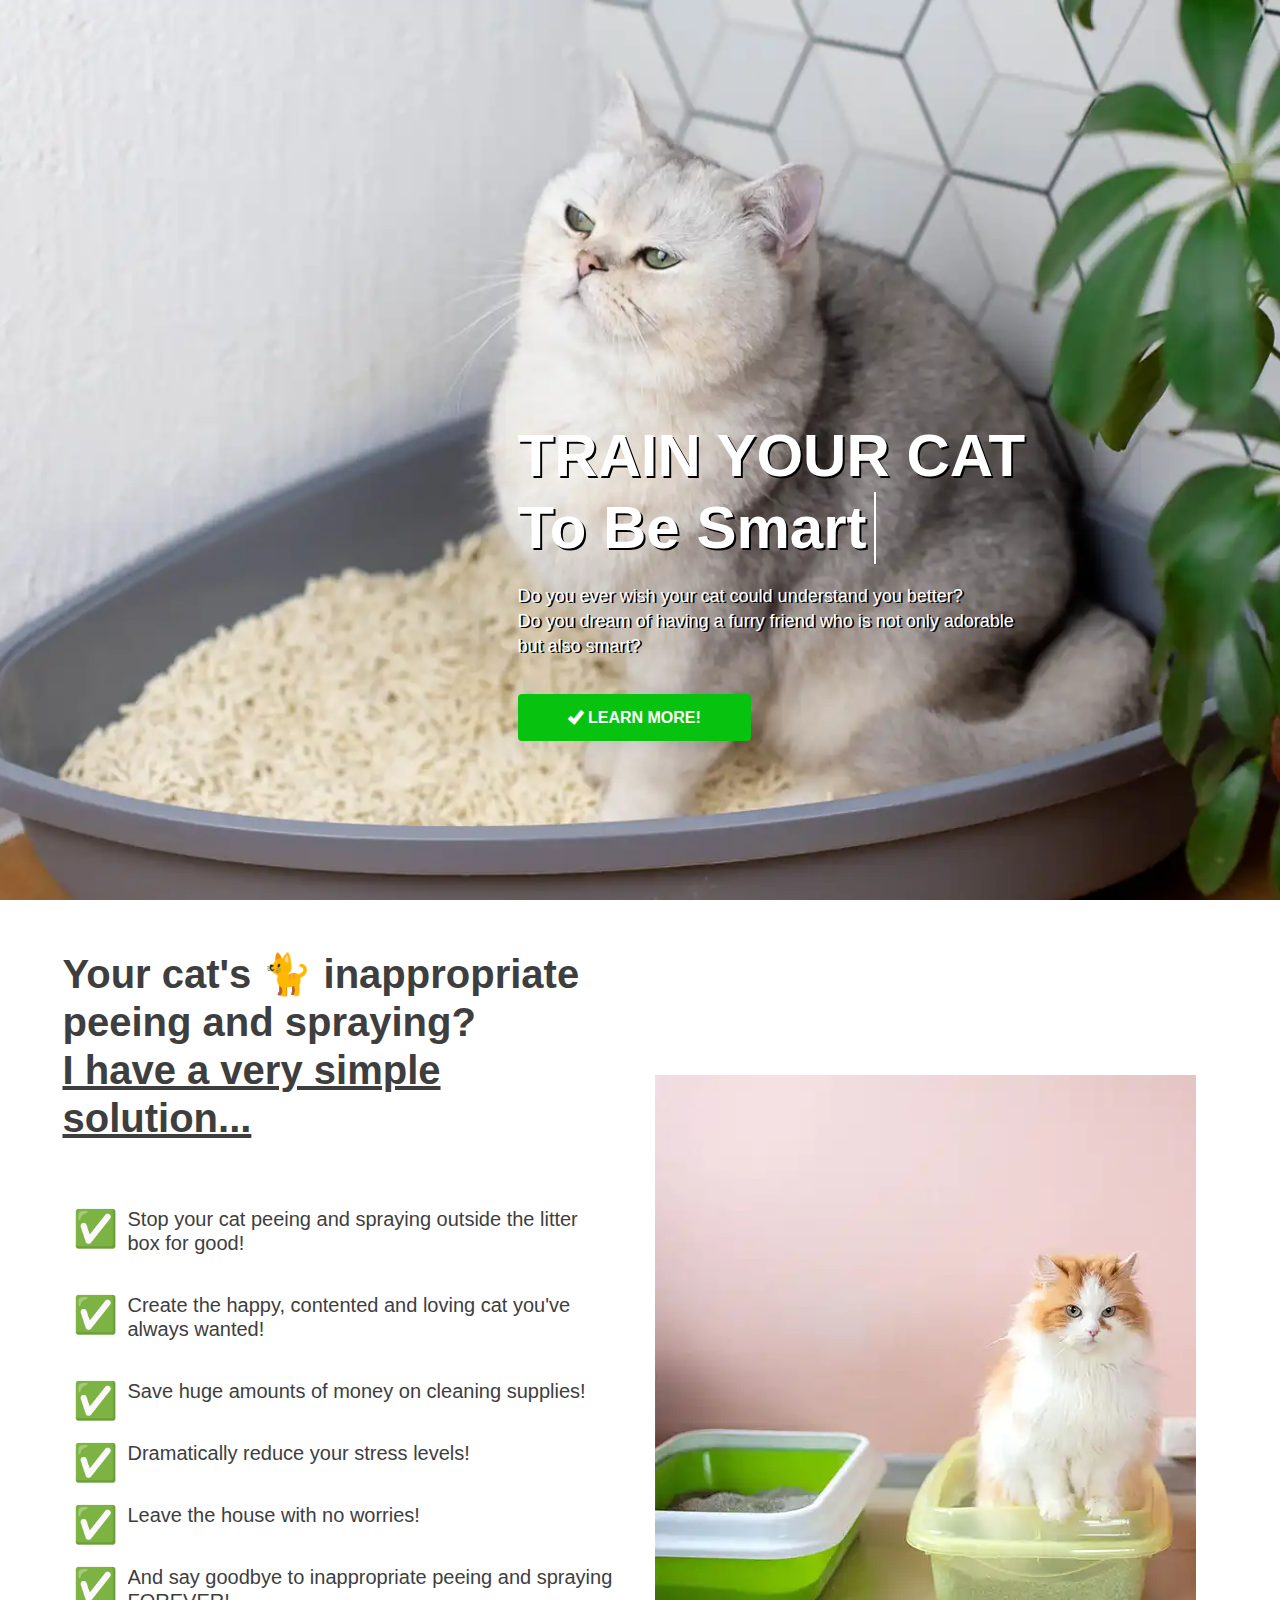
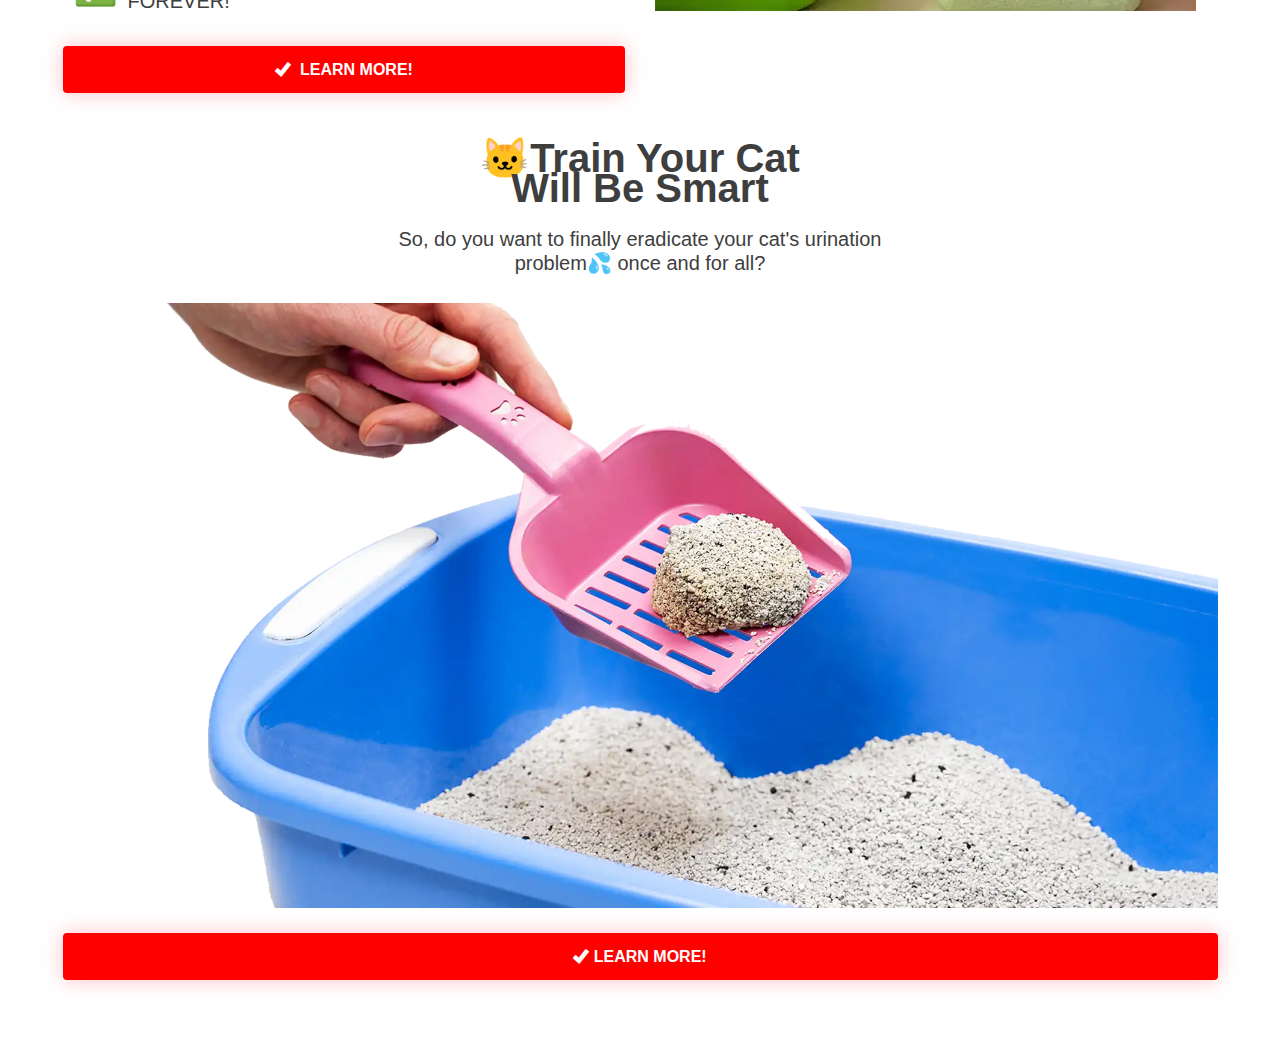
==== catspray/index.html @ 99739c6e "Update" ====
<!doctype html>
<html>

<head>
	<meta charset="utf-8">
	<meta http-equiv="x-ua-compatible" content="ie=edge">
	<title>Cat Spraying</title>
	<meta name="description" content="">
	<meta name="viewport" content="width=device-width, initial-scale=1">
	
	<!-- Place favicon.ico in the root directory -->

	<!-- all css here -->
	<link rel="stylesheet" href="css/bootstrap.min.css">
	<link rel="stylesheet" href="css/font-awesome.min.css">
	<link rel="stylesheet" href="css/icofont.css">
	
	<link rel="stylesheet" href="css/slick.css">
	<link rel="stylesheet" href="css/owl.carousel.css">
	
	<link rel="stylesheet" href="css/animated-headlines.css">
	<link rel="stylesheet" href="css/shortcode/shortcodes.css">
	<link rel="stylesheet" href="style.css">
	<link rel="stylesheet" href="css/responsive.css">
	<script src="js/vendor/modernizr-3.11.2.min.js"></script>
</head>

<body>
	<!-- hero area start -->
	<div class="hero-area slider-1" id="slider-area">
		<div class="slider">
			<div class="container">
				<div class="row">
					<div class="offset-lg-4 col-lg-8 col-md-9 offset-md-3">
						<div class="hero-text mr-ri-l">
							<h1 class="title2 cd-headline clip is-full-width">TRAIN YOUR CAT <br>
								<span class="cd-words-wrapper">
									<b class="is-visible"> To Be Smart</b>
									<b>To Be Good</b>
								</span>
							</h1>
							<p>Do you ever wish your cat could understand you better?<br>Do you dream of having a furry friend who is not only adorable but also smart? </p>
							<a class="hero-btn" target="_blank" href="https://05e74hx4rsquew42be6kz4aq9v.hop.clickbank.net">
								<i class="icofont icofont-ui-check"></i> Learn More!</a>
						</div>
					</div>
				</div>
			</div>
		</div>
	</div>
	<!-- hero area end -->
	
	<!-- About area start -->
	<section id="about" class="about-area pt-130">
		<div class="container">
			<div class="row">
				<div class="col-md-6">
					<div class="about-content">
						<h2>Your cat's 🐈 inappropriate peeing and spraying?<br><u>I have a very simple solution...</u></h2>
						<div class="single-service">
							<div class="service-icon">
								<h2>✅</h2>
							</div>
							<div class="service-content">
								<h4>Stop your cat peeing and spraying outside the litter box for good!</h4>
							</div>
						</div>
						<div class="single-service">
							<div class="service-icon">
								<h2>✅</h2>
							</div>
							<div class="service-content">
								<h4>Create the happy, contented and loving cat you've always wanted!</h4>
							</div>
						</div>
						<div class="single-service">
							<div class="service-icon">
								<h2>✅</h2>
							</div>
							<div class="service-content">
								<h4>Save huge amounts of money on cleaning supplies!</h4>
							</div>
						</div>
						<div class="single-service">
							<div class="service-icon">
								<h2>✅</h2>
							</div>
							<div class="service-content">
								<h4>Dramatically reduce your stress levels!</h4>
							</div>
						</div>
						<div class="single-service">
							<div class="service-icon">
								<h2>✅</h2>
							</div>
							<div class="service-content">
								<h4>Leave the house with no worries!</h4>
							</div>
						</div>
						<div class="single-service">
							<div class="service-icon">
								<h2>✅</h2>
							</div>
							<div class="service-content">
								<h4><b>And say goodbye to inappropriate peeing and spraying FOREVER!</b></h4>
							</div>
						</div>
						

						<a class="hero-btn" target="_blank" href="https://05e74hx4rsquew42be6kz4aq9v.hop.clickbank.net">
							<i class="icofont icofont-ui-check"></i> Learn More!</a>

					</div>
				</div>
				<div class="col-md-6 pt-125">
					<div class="about-img">
						<img src="img/slider/2.webp" alt="" />
					</div>
				</div>
			</div>
		</div>
	</section>
	<!-- About area End -->
	
	<!-- Feature area start -->
	<section id="features" class="feature-area pt-50 pb-50">
		<div class="container">
			<div class="row">
				<div class="col-12">
					<div class="section-heading pb-20 text-center">
						<h2>🐱Train Your Cat<br>will Be Smart</h2>
						<h4>So, do you want to finally eradicate your cat's urination problem💦 once and for all?</h4>
					</div>
					<div class="about-img">
						<img src="img/slider/3.webp" alt="" />
					</div>
					<a class="clikbtn" target="_blank" href="https://05e74hx4rsquew42be6kz4aq9v.hop.clickbank.net">
						<i class="icofont icofont-ui-check"></i> Learn More!</a>
						<br><br>
				</div>
			</div>
			
			
		</div>
	</section>
	<!-- Feature feature area end -->

	<!-- all js here -->
	<script src="js/vendor/jquery-3.6.0.min.js"></script>
	<script src="js/vendor/jquery-migrate-3.3.2.min.js"></script>
	<script src="js/bootstrap.bundle.min.js"></script>
	<script src="js/owl.carousel.min.js"></script>
	<script src="js/slick.min.js"></script>
	<script src="js/jquery.ajaxchimp.min.js"></script>
	<script src="js/plugins.js"></script>
	<script src="js/main.js"></script>
</body>

</html>
---- catspray/css/animated-headlines.css ----
/* -------------------------------- 

Primary style

-------------------------------- */
*, *::after, *::before {
  -webkit-box-sizing: border-box;
  -moz-box-sizing: border-box;
  box-sizing: border-box;
}
.cd-title {
  position: relative;
  height: 160px;
  line-height: 230px;
  text-align: center;
}
.cd-title h1 {
  font-size: 2.4rem;
  font-weight: 700;
}
@media only screen and (min-width: 768px) {
  .cd-title {
    line-height: 250px;
  }
}
@media only screen and (min-width: 1170px) {
  .cd-title {
    height: 200px;
    line-height: 300px;
  }
  .cd-title h1 {
    font-size: 3rem;
  }
}

.cd-intro {
  width: 90%;
  max-width: 768px;
  text-align: center;
}

.cd-intro {
  margin: 4em auto;
}
@media only screen and (min-width: 768px) {
  .cd-intro {
    margin: 5em auto;
  }
}
@media only screen and (min-width: 1170px) {
  .cd-intro {
    margin: 6em auto;
  }
}

/* .cd-headline {
  font-size: 3rem;
  line-height: 1.2;
} */
/* @media only screen and (min-width: 768px) {
  .cd-headline {
    font-size: 4.4rem;
    font-weight: 300;
  }
}
@media only screen and (min-width: 1170px) {
  .cd-headline {
    font-size: 6rem;
  }
} */

.cd-words-wrapper {
  display: inline-block;
  position: relative;
  text-align: left;
}
.cd-words-wrapper b {
  display: inline-block;
  position: absolute;
  white-space: nowrap;
  left: 0;
  top: 0;
}
.cd-words-wrapper b.is-visible {
  position: relative;
}
.no-js .cd-words-wrapper b {
  opacity: 0;
}
.no-js .cd-words-wrapper b.is-visible {
  opacity: 1;
}

/* -------------------------------- 

xrotate-1 

-------------------------------- */
.cd-headline.rotate-1 .cd-words-wrapper {
  -webkit-perspective: 300px;
  -moz-perspective: 300px;
  perspective: 300px;
}
.cd-headline.rotate-1 b {
  opacity: 0;
  -webkit-transform-origin: 50% 100%;
  -moz-transform-origin: 50% 100%;
  -ms-transform-origin: 50% 100%;
  -o-transform-origin: 50% 100%;
  transform-origin: 50% 100%;
  -webkit-transform: rotateX(180deg);
  -moz-transform: rotateX(180deg);
  -ms-transform: rotateX(180deg);
  -o-transform: rotateX(180deg);
  transform: rotateX(180deg);
}
.cd-headline.rotate-1 b.is-visible {
  opacity: 1;
  -webkit-transform: rotateX(0deg);
  -moz-transform: rotateX(0deg);
  -ms-transform: rotateX(0deg);
  -o-transform: rotateX(0deg);
  transform: rotateX(0deg);
  -webkit-animation: cd-rotate-1-in 1.2s;
  -moz-animation: cd-rotate-1-in 1.2s;
  animation: cd-rotate-1-in 1.2s;
}
.cd-headline.rotate-1 b.is-hidden {
  -webkit-transform: rotateX(180deg);
  -moz-transform: rotateX(180deg);
  -ms-transform: rotateX(180deg);
  -o-transform: rotateX(180deg);
  transform: rotateX(180deg);
  -webkit-animation: cd-rotate-1-out 1.2s;
  -moz-animation: cd-rotate-1-out 1.2s;
  animation: cd-rotate-1-out 1.2s;
}

@-webkit-keyframes cd-rotate-1-in {
  0% {
    -webkit-transform: rotateX(180deg);
    opacity: 0;
  }
  35% {
    -webkit-transform: rotateX(120deg);
    opacity: 0;
  }
  65% {
    opacity: 0;
  }
  100% {
    -webkit-transform: rotateX(360deg);
    opacity: 1;
  }
}
@-moz-keyframes cd-rotate-1-in {
  0% {
    -moz-transform: rotateX(180deg);
    opacity: 0;
  }
  35% {
    -moz-transform: rotateX(120deg);
    opacity: 0;
  }
  65% {
    opacity: 0;
  }
  100% {
    -moz-transform: rotateX(360deg);
    opacity: 1;
  }
}
@keyframes cd-rotate-1-in {
  0% {
    -webkit-transform: rotateX(180deg);
    -moz-transform: rotateX(180deg);
    -ms-transform: rotateX(180deg);
    -o-transform: rotateX(180deg);
    transform: rotateX(180deg);
    opacity: 0;
  }
  35% {
    -webkit-transform: rotateX(120deg);
    -moz-transform: rotateX(120deg);
    -ms-transform: rotateX(120deg);
    -o-transform: rotateX(120deg);
    transform: rotateX(120deg);
    opacity: 0;
  }
  65% {
    opacity: 0;
  }
  100% {
    -webkit-transform: rotateX(360deg);
    -moz-transform: rotateX(360deg);
    -ms-transform: rotateX(360deg);
    -o-transform: rotateX(360deg);
    transform: rotateX(360deg);
    opacity: 1;
  }
}
@-webkit-keyframes cd-rotate-1-out {
  0% {
    -webkit-transform: rotateX(0deg);
    opacity: 1;
  }
  35% {
    -webkit-transform: rotateX(-40deg);
    opacity: 1;
  }
  65% {
    opacity: 0;
  }
  100% {
    -webkit-transform: rotateX(180deg);
    opacity: 0;
  }
}
@-moz-keyframes cd-rotate-1-out {
  0% {
    -moz-transform: rotateX(0deg);
    opacity: 1;
  }
  35% {
    -moz-transform: rotateX(-40deg);
    opacity: 1;
  }
  65% {
    opacity: 0;
  }
  100% {
    -moz-transform: rotateX(180deg);
    opacity: 0;
  }
}
@keyframes cd-rotate-1-out {
  0% {
    -webkit-transform: rotateX(0deg);
    -moz-transform: rotateX(0deg);
    -ms-transform: rotateX(0deg);
    -o-transform: rotateX(0deg);
    transform: rotateX(0deg);
    opacity: 1;
  }
  35% {
    -webkit-transform: rotateX(-40deg);
    -moz-transform: rotateX(-40deg);
    -ms-transform: rotateX(-40deg);
    -o-transform: rotateX(-40deg);
    transform: rotateX(-40deg);
    opacity: 1;
  }
  65% {
    opacity: 0;
  }
  100% {
    -webkit-transform: rotateX(180deg);
    -moz-transform: rotateX(180deg);
    -ms-transform: rotateX(180deg);
    -o-transform: rotateX(180deg);
    transform: rotateX(180deg);
    opacity: 0;
  }
}
/* -------------------------------- 

xtype 

-------------------------------- */
.cd-headline.type .cd-words-wrapper {
  vertical-align: top;
  overflow: hidden;
}
.cd-headline.type .cd-words-wrapper::after {
  /* vertical bar */
  content: '';
  position: absolute;
  right: 0;
  top: 50%;
  bottom: auto;
  -webkit-transform: translateY(-50%);
  -moz-transform: translateY(-50%);
  -ms-transform: translateY(-50%);
  -o-transform: translateY(-50%);
  transform: translateY(-50%);
  height: 90%;
  width: 1px;
  background-color: #fff;
}
.cd-headline.type .cd-words-wrapper.waiting::after {
  -webkit-animation: cd-pulse 1s infinite;
  -moz-animation: cd-pulse 1s infinite;
  animation: cd-pulse 1s infinite;
}
.cd-headline.type .cd-words-wrapper.selected {
  background-color: #aebcb9;
}
.cd-headline.type .cd-words-wrapper.selected::after {
  visibility: hidden;
}
.cd-headline.type .cd-words-wrapper.selected b {
  color: #0d0d0d;
}
.cd-headline.type b {
  visibility: hidden;
}
.cd-headline.type b.is-visible {
  visibility: visible;
}
.cd-headline.type i {
  position: absolute;
  visibility: hidden;
}
.cd-headline.type i.in {
  position: relative;
  visibility: visible;
}

@-webkit-keyframes cd-pulse {
  0% {
    -webkit-transform: translateY(-50%) scale(1);
    opacity: 1;
  }
  40% {
    -webkit-transform: translateY(-50%) scale(0.9);
    opacity: 0;
  }
  100% {
    -webkit-transform: translateY(-50%) scale(0);
    opacity: 0;
  }
}
@-moz-keyframes cd-pulse {
  0% {
    -moz-transform: translateY(-50%) scale(1);
    opacity: 1;
  }
  40% {
    -moz-transform: translateY(-50%) scale(0.9);
    opacity: 0;
  }
  100% {
    -moz-transform: translateY(-50%) scale(0);
    opacity: 0;
  }
}
@keyframes cd-pulse {
  0% {
    -webkit-transform: translateY(-50%) scale(1);
    -moz-transform: translateY(-50%) scale(1);
    -ms-transform: translateY(-50%) scale(1);
    -o-transform: translateY(-50%) scale(1);
    transform: translateY(-50%) scale(1);
    opacity: 1;
  }
  40% {
    -webkit-transform: translateY(-50%) scale(0.9);
    -moz-transform: translateY(-50%) scale(0.9);
    -ms-transform: translateY(-50%) scale(0.9);
    -o-transform: translateY(-50%) scale(0.9);
    transform: translateY(-50%) scale(0.9);
    opacity: 0;
  }
  100% {
    -webkit-transform: translateY(-50%) scale(0);
    -moz-transform: translateY(-50%) scale(0);
    -ms-transform: translateY(-50%) scale(0);
    -o-transform: translateY(-50%) scale(0);
    transform: translateY(-50%) scale(0);
    opacity: 0;
  }
}
/* -------------------------------- 

xrotate-2 

-------------------------------- */
.cd-headline.rotate-2 .cd-words-wrapper {
  -webkit-perspective: 300px;
  -moz-perspective: 300px;
  perspective: 300px;
}
.cd-headline.rotate-2 i, .cd-headline.rotate-2 em {
  display: inline-block;
  -webkit-backface-visibility: hidden;
  backface-visibility: hidden;
}
.cd-headline.rotate-2 b {
  opacity: 0;
}
.cd-headline.rotate-2 i {
  -webkit-transform-style: preserve-3d;
  -moz-transform-style: preserve-3d;
  -ms-transform-style: preserve-3d;
  -o-transform-style: preserve-3d;
  transform-style: preserve-3d;
  -webkit-transform: translateZ(-20px) rotateX(90deg);
  -moz-transform: translateZ(-20px) rotateX(90deg);
  -ms-transform: translateZ(-20px) rotateX(90deg);
  -o-transform: translateZ(-20px) rotateX(90deg);
  transform: translateZ(-20px) rotateX(90deg);
  opacity: 0;
}
.is-visible .cd-headline.rotate-2 i {
  opacity: 1;
}
.cd-headline.rotate-2 i.in {
  -webkit-animation: cd-rotate-2-in 0.4s forwards;
  -moz-animation: cd-rotate-2-in 0.4s forwards;
  animation: cd-rotate-2-in 0.4s forwards;
}
.cd-headline.rotate-2 i.out {
  -webkit-animation: cd-rotate-2-out 0.4s forwards;
  -moz-animation: cd-rotate-2-out 0.4s forwards;
  animation: cd-rotate-2-out 0.4s forwards;
}
.cd-headline.rotate-2 em {
  -webkit-transform: translateZ(20px);
  -moz-transform: translateZ(20px);
  -ms-transform: translateZ(20px);
  -o-transform: translateZ(20px);
  transform: translateZ(20px);
}

.no-csstransitions .cd-headline.rotate-2 i {
  -webkit-transform: rotateX(0deg);
  -moz-transform: rotateX(0deg);
  -ms-transform: rotateX(0deg);
  -o-transform: rotateX(0deg);
  transform: rotateX(0deg);
  opacity: 0;
}
.no-csstransitions .cd-headline.rotate-2 i em {
  -webkit-transform: scale(1);
  -moz-transform: scale(1);
  -ms-transform: scale(1);
  -o-transform: scale(1);
  transform: scale(1);
}

.no-csstransitions .cd-headline.rotate-2 .is-visible i {
  opacity: 1;
}

@-webkit-keyframes cd-rotate-2-in {
  0% {
    opacity: 0;
    -webkit-transform: translateZ(-20px) rotateX(90deg);
  }
  60% {
    opacity: 1;
    -webkit-transform: translateZ(-20px) rotateX(-10deg);
  }
  100% {
    opacity: 1;
    -webkit-transform: translateZ(-20px) rotateX(0deg);
  }
}
@-moz-keyframes cd-rotate-2-in {
  0% {
    opacity: 0;
    -moz-transform: translateZ(-20px) rotateX(90deg);
  }
  60% {
    opacity: 1;
    -moz-transform: translateZ(-20px) rotateX(-10deg);
  }
  100% {
    opacity: 1;
    -moz-transform: translateZ(-20px) rotateX(0deg);
  }
}
@keyframes cd-rotate-2-in {
  0% {
    opacity: 0;
    -webkit-transform: translateZ(-20px) rotateX(90deg);
    -moz-transform: translateZ(-20px) rotateX(90deg);
    -ms-transform: translateZ(-20px) rotateX(90deg);
    -o-transform: translateZ(-20px) rotateX(90deg);
    transform: translateZ(-20px) rotateX(90deg);
  }
  60% {
    opacity: 1;
    -webkit-transform: translateZ(-20px) rotateX(-10deg);
    -moz-transform: translateZ(-20px) rotateX(-10deg);
    -ms-transform: translateZ(-20px) rotateX(-10deg);
    -o-transform: translateZ(-20px) rotateX(-10deg);
    transform: translateZ(-20px) rotateX(-10deg);
  }
  100% {
    opacity: 1;
    -webkit-transform: translateZ(-20px) rotateX(0deg);
    -moz-transform: translateZ(-20px) rotateX(0deg);
    -ms-transform: translateZ(-20px) rotateX(0deg);
    -o-transform: translateZ(-20px) rotateX(0deg);
    transform: translateZ(-20px) rotateX(0deg);
  }
}
@-webkit-keyframes cd-rotate-2-out {
  0% {
    opacity: 1;
    -webkit-transform: translateZ(-20px) rotateX(0);
  }
  60% {
    opacity: 0;
    -webkit-transform: translateZ(-20px) rotateX(-100deg);
  }
  100% {
    opacity: 0;
    -webkit-transform: translateZ(-20px) rotateX(-90deg);
  }
}
@-moz-keyframes cd-rotate-2-out {
  0% {
    opacity: 1;
    -moz-transform: translateZ(-20px) rotateX(0);
  }
  60% {
    opacity: 0;
    -moz-transform: translateZ(-20px) rotateX(-100deg);
  }
  100% {
    opacity: 0;
    -moz-transform: translateZ(-20px) rotateX(-90deg);
  }
}
@keyframes cd-rotate-2-out {
  0% {
    opacity: 1;
    -webkit-transform: translateZ(-20px) rotateX(0);
    -moz-transform: translateZ(-20px) rotateX(0);
    -ms-transform: translateZ(-20px) rotateX(0);
    -o-transform: translateZ(-20px) rotateX(0);
    transform: translateZ(-20px) rotateX(0);
  }
  60% {
    opacity: 0;
    -webkit-transform: translateZ(-20px) rotateX(-100deg);
    -moz-transform: translateZ(-20px) rotateX(-100deg);
    -ms-transform: translateZ(-20px) rotateX(-100deg);
    -o-transform: translateZ(-20px) rotateX(-100deg);
    transform: translateZ(-20px) rotateX(-100deg);
  }
  100% {
    opacity: 0;
    -webkit-transform: translateZ(-20px) rotateX(-90deg);
    -moz-transform: translateZ(-20px) rotateX(-90deg);
    -ms-transform: translateZ(-20px) rotateX(-90deg);
    -o-transform: translateZ(-20px) rotateX(-90deg);
    transform: translateZ(-20px) rotateX(-90deg);
  }
}
/* -------------------------------- 

xloading-bar 

-------------------------------- */
.cd-headline.loading-bar span {
  display: inline-block;
  padding: .2em 0;
}
.cd-headline.loading-bar .cd-words-wrapper {
  overflow: hidden;
  vertical-align: top;
}
.cd-headline.loading-bar .cd-words-wrapper::after {
  /* loading bar */
  content: '';
  position: absolute;
  left: 0;
  bottom: 0;
  height: 3px;
  width: 0;
  background: #fff;
  z-index: 2;
  -webkit-transition: width 0.3s -0.1s;
  -moz-transition: width 0.3s -0.1s;
  transition: width 0.3s -0.1s;
}
.cd-headline.loading-bar .cd-words-wrapper.is-loading::after {
  width: 100%;
  -webkit-transition: width 3s;
  -moz-transition: width 3s;
  transition: width 3s;
}
.cd-headline.loading-bar b {
  top: 10px;
  opacity: 0;
  -webkit-transition: opacity 0.3s;
  -moz-transition: opacity 0.3s;
  transition: opacity 0.3s;
}
.cd-headline.loading-bar b.is-visible {
  opacity: 1;
  top: 0;
}

/* -------------------------------- 

xslide 

-------------------------------- */
.cd-headline.slide span {
  display: inline-block;
  padding: .2em 0;
}
.cd-headline.slide .cd-words-wrapper {
  overflow: hidden;
  vertical-align: top;
}
.cd-headline.slide b {
  opacity: 0;
  top: .2em;
}
.cd-headline.slide b.is-visible {
  top: 0;
  opacity: 1;
  -webkit-animation: slide-in 0.6s;
  -moz-animation: slide-in 0.6s;
  animation: slide-in 0.6s;
}
.cd-headline.slide b.is-hidden {
  -webkit-animation: slide-out 0.6s;
  -moz-animation: slide-out 0.6s;
  animation: slide-out 0.6s;
}

@-webkit-keyframes slide-in {
  0% {
    opacity: 0;
    -webkit-transform: translateY(-100%);
  }
  60% {
    opacity: 1;
    -webkit-transform: translateY(20%);
  }
  100% {
    opacity: 1;
    -webkit-transform: translateY(0);
  }
}
@-moz-keyframes slide-in {
  0% {
    opacity: 0;
    -moz-transform: translateY(-100%);
  }
  60% {
    opacity: 1;
    -moz-transform: translateY(20%);
  }
  100% {
    opacity: 1;
    -moz-transform: translateY(0);
  }
}
@keyframes slide-in {
  0% {
    opacity: 0;
    -webkit-transform: translateY(-100%);
    -moz-transform: translateY(-100%);
    -ms-transform: translateY(-100%);
    -o-transform: translateY(-100%);
    transform: translateY(-100%);
  }
  60% {
    opacity: 1;
    -webkit-transform: translateY(20%);
    -moz-transform: translateY(20%);
    -ms-transform: translateY(20%);
    -o-transform: translateY(20%);
    transform: translateY(20%);
  }
  100% {
    opacity: 1;
    -webkit-transform: translateY(0);
    -moz-transform: translateY(0);
    -ms-transform: translateY(0);
    -o-transform: translateY(0);
    transform: translateY(0);
  }
}
@-webkit-keyframes slide-out {
  0% {
    opacity: 1;
    -webkit-transform: translateY(0);
  }
  60% {
    opacity: 0;
    -webkit-transform: translateY(120%);
  }
  100% {
    opacity: 0;
    -webkit-transform: translateY(100%);
  }
}
@-moz-keyframes slide-out {
  0% {
    opacity: 1;
    -moz-transform: translateY(0);
  }
  60% {
    opacity: 0;
    -moz-transform: translateY(120%);
  }
  100% {
    opacity: 0;
    -moz-transform: translateY(100%);
  }
}
@keyframes slide-out {
  0% {
    opacity: 1;
    -webkit-transform: translateY(0);
    -moz-transform: translateY(0);
    -ms-transform: translateY(0);
    -o-transform: translateY(0);
    transform: translateY(0);
  }
  60% {
    opacity: 0;
    -webkit-transform: translateY(120%);
    -moz-transform: translateY(120%);
    -ms-transform: translateY(120%);
    -o-transform: translateY(120%);
    transform: translateY(120%);
  }
  100% {
    opacity: 0;
    -webkit-transform: translateY(100%);
    -moz-transform: translateY(100%);
    -ms-transform: translateY(100%);
    -o-transform: translateY(100%);
    transform: translateY(100%);
  }
}
/* -------------------------------- 

xclip 

-------------------------------- */
.cd-headline.clip span {

}
.cd-headline.clip .cd-words-wrapper {
  overflow: hidden;
  vertical-align: top;
}
.cd-headline.clip .cd-words-wrapper::after {
  /* line */
  content: '';
  position: absolute;
  top: 0;
  right: 0;
  width: 2px;
  height: 100%;
  background-color: #fff;
}
.cd-headline.clip b {
  opacity: 0;
}
.cd-headline.clip b.is-visible {
  opacity: 1;
}

/* -------------------------------- 

xzoom 

-------------------------------- */
.cd-headline.zoom .cd-words-wrapper {
  -webkit-perspective: 300px;
  -moz-perspective: 300px;
  perspective: 300px;
}
.cd-headline.zoom b {
  opacity: 0;
}
.cd-headline.zoom b.is-visible {
  opacity: 1;
  -webkit-animation: zoom-in 0.8s;
  -moz-animation: zoom-in 0.8s;
  animation: zoom-in 0.8s;
}
.cd-headline.zoom b.is-hidden {
  -webkit-animation: zoom-out 0.8s;
  -moz-animation: zoom-out 0.8s;
  animation: zoom-out 0.8s;
}

@-webkit-keyframes zoom-in {
  0% {
    opacity: 0;
    -webkit-transform: translateZ(100px);
  }
  100% {
    opacity: 1;
    -webkit-transform: translateZ(0);
  }
}
@-moz-keyframes zoom-in {
  0% {
    opacity: 0;
    -moz-transform: translateZ(100px);
  }
  100% {
    opacity: 1;
    -moz-transform: translateZ(0);
  }
}
@keyframes zoom-in {
  0% {
    opacity: 0;
    -webkit-transform: translateZ(100px);
    -moz-transform: translateZ(100px);
    -ms-transform: translateZ(100px);
    -o-transform: translateZ(100px);
    transform: translateZ(100px);
  }
  100% {
    opacity: 1;
    -webkit-transform: translateZ(0);
    -moz-transform: translateZ(0);
    -ms-transform: translateZ(0);
    -o-transform: translateZ(0);
    transform: translateZ(0);
  }
}
@-webkit-keyframes zoom-out {
  0% {
    opacity: 1;
    -webkit-transform: translateZ(0);
  }
  100% {
    opacity: 0;
    -webkit-transform: translateZ(-100px);
  }
}
@-moz-keyframes zoom-out {
  0% {
    opacity: 1;
    -moz-transform: translateZ(0);
  }
  100% {
    opacity: 0;
    -moz-transform: translateZ(-100px);
  }
}
@keyframes zoom-out {
  0% {
    opacity: 1;
    -webkit-transform: translateZ(0);
    -moz-transform: translateZ(0);
    -ms-transform: translateZ(0);
    -o-transform: translateZ(0);
    transform: translateZ(0);
  }
  100% {
    opacity: 0;
    -webkit-transform: translateZ(-100px);
    -moz-transform: translateZ(-100px);
    -ms-transform: translateZ(-100px);
    -o-transform: translateZ(-100px);
    transform: translateZ(-100px);
  }
}
/* -------------------------------- 

xrotate-3 

-------------------------------- */
.cd-headline.rotate-3 .cd-words-wrapper {
  -webkit-perspective: 300px;
  -moz-perspective: 300px;
  perspective: 300px;
}
.cd-headline.rotate-3 b {
  opacity: 0;
}
.cd-headline.rotate-3 i {
  display: inline-block;
  -webkit-transform: rotateY(180deg);
  -moz-transform: rotateY(180deg);
  -ms-transform: rotateY(180deg);
  -o-transform: rotateY(180deg);
  transform: rotateY(180deg);
  -webkit-backface-visibility: hidden;
  backface-visibility: hidden;
}
.is-visible .cd-headline.rotate-3 i {
  -webkit-transform: rotateY(0deg);
  -moz-transform: rotateY(0deg);
  -ms-transform: rotateY(0deg);
  -o-transform: rotateY(0deg);
  transform: rotateY(0deg);
}
.cd-headline.rotate-3 i.in {
  -webkit-animation: cd-rotate-3-in 0.6s forwards;
  -moz-animation: cd-rotate-3-in 0.6s forwards;
  animation: cd-rotate-3-in 0.6s forwards;
}
.cd-headline.rotate-3 i.out {
  -webkit-animation: cd-rotate-3-out 0.6s forwards;
  -moz-animation: cd-rotate-3-out 0.6s forwards;
  animation: cd-rotate-3-out 0.6s forwards;
}

.no-csstransitions .cd-headline.rotate-3 i {
  -webkit-transform: rotateY(0deg);
  -moz-transform: rotateY(0deg);
  -ms-transform: rotateY(0deg);
  -o-transform: rotateY(0deg);
  transform: rotateY(0deg);
  opacity: 0;
}

.no-csstransitions .cd-headline.rotate-3 .is-visible i {
  opacity: 1;
}

@-webkit-keyframes cd-rotate-3-in {
  0% {
    -webkit-transform: rotateY(180deg);
  }
  100% {
    -webkit-transform: rotateY(0deg);
  }
}
@-moz-keyframes cd-rotate-3-in {
  0% {
    -moz-transform: rotateY(180deg);
  }
  100% {
    -moz-transform: rotateY(0deg);
  }
}
@keyframes cd-rotate-3-in {
  0% {
    -webkit-transform: rotateY(180deg);
    -moz-transform: rotateY(180deg);
    -ms-transform: rotateY(180deg);
    -o-transform: rotateY(180deg);
    transform: rotateY(180deg);
  }
  100% {
    -webkit-transform: rotateY(0deg);
    -moz-transform: rotateY(0deg);
    -ms-transform: rotateY(0deg);
    -o-transform: rotateY(0deg);
    transform: rotateY(0deg);
  }
}
@-webkit-keyframes cd-rotate-3-out {
  0% {
    -webkit-transform: rotateY(0);
  }
  100% {
    -webkit-transform: rotateY(-180deg);
  }
}
@-moz-keyframes cd-rotate-3-out {
  0% {
    -moz-transform: rotateY(0);
  }
  100% {
    -moz-transform: rotateY(-180deg);
  }
}
@keyframes cd-rotate-3-out {
  0% {
    -webkit-transform: rotateY(0);
    -moz-transform: rotateY(0);
    -ms-transform: rotateY(0);
    -o-transform: rotateY(0);
    transform: rotateY(0);
  }
  100% {
    -webkit-transform: rotateY(-180deg);
    -moz-transform: rotateY(-180deg);
    -ms-transform: rotateY(-180deg);
    -o-transform: rotateY(-180deg);
    transform: rotateY(-180deg);
  }
}
/* -------------------------------- 

xscale 

-------------------------------- */
.cd-headline.scale b {
  opacity: 0;
}
.cd-headline.scale i {
  display: inline-block;
  opacity: 0;
  -webkit-transform: scale(0);
  -moz-transform: scale(0);
  -ms-transform: scale(0);
  -o-transform: scale(0);
  transform: scale(0);
}
.is-visible .cd-headline.scale i {
  opacity: 1;
}
.cd-headline.scale i.in {
  -webkit-animation: scale-up 0.6s forwards;
  -moz-animation: scale-up 0.6s forwards;
  animation: scale-up 0.6s forwards;
}
.cd-headline.scale i.out {
  -webkit-animation: scale-down 0.6s forwards;
  -moz-animation: scale-down 0.6s forwards;
  animation: scale-down 0.6s forwards;
}

.no-csstransitions .cd-headline.scale i {
  -webkit-transform: scale(1);
  -moz-transform: scale(1);
  -ms-transform: scale(1);
  -o-transform: scale(1);
  transform: scale(1);
  opacity: 0;
}

.no-csstransitions .cd-headline.scale .is-visible i {
  opacity: 1;
}

@-webkit-keyframes scale-up {
  0% {
    -webkit-transform: scale(0);
    opacity: 0;
  }
  60% {
    -webkit-transform: scale(1.2);
    opacity: 1;
  }
  100% {
    -webkit-transform: scale(1);
    opacity: 1;
  }
}
@-moz-keyframes scale-up {
  0% {
    -moz-transform: scale(0);
    opacity: 0;
  }
  60% {
    -moz-transform: scale(1.2);
    opacity: 1;
  }
  100% {
    -moz-transform: scale(1);
    opacity: 1;
  }
}
@keyframes scale-up {
  0% {
    -webkit-transform: scale(0);
    -moz-transform: scale(0);
    -ms-transform: scale(0);
    -o-transform: scale(0);
    transform: scale(0);
    opacity: 0;
  }
  60% {
    -webkit-transform: scale(1.2);
    -moz-transform: scale(1.2);
    -ms-transform: scale(1.2);
    -o-transform: scale(1.2);
    transform: scale(1.2);
    opacity: 1;
  }
  100% {
    -webkit-transform: scale(1);
    -moz-transform: scale(1);
    -ms-transform: scale(1);
    -o-transform: scale(1);
    transform: scale(1);
    opacity: 1;
  }
}
@-webkit-keyframes scale-down {
  0% {
    -webkit-transform: scale(1);
    opacity: 1;
  }
  60% {
    -webkit-transform: scale(0);
    opacity: 0;
  }
}
@-moz-keyframes scale-down {
  0% {
    -moz-transform: scale(1);
    opacity: 1;
  }
  60% {
    -moz-transform: scale(0);
    opacity: 0;
  }
}
@keyframes scale-down {
  0% {
    -webkit-transform: scale(1);
    -moz-transform: scale(1);
    -ms-transform: scale(1);
    -o-transform: scale(1);
    transform: scale(1);
    opacity: 1;
  }
  60% {
    -webkit-transform: scale(0);
    -moz-transform: scale(0);
    -ms-transform: scale(0);
    -o-transform: scale(0);
    transform: scale(0);
    opacity: 0;
  }
}
/* -------------------------------- 

xpush 

-------------------------------- */
.cd-headline.push b {
  opacity: 0;
}
.cd-headline.push b.is-visible {
  opacity: 1;
  -webkit-animation: push-in 0.6s;
  -moz-animation: push-in 0.6s;
  animation: push-in 0.6s;
}
.cd-headline.push b.is-hidden {
  -webkit-animation: push-out 0.6s;
  -moz-animation: push-out 0.6s;
  animation: push-out 0.6s;
}

@-webkit-keyframes push-in {
  0% {
    opacity: 0;
    -webkit-transform: translateX(-100%);
  }
  60% {
    opacity: 1;
    -webkit-transform: translateX(10%);
  }
  100% {
    opacity: 1;
    -webkit-transform: translateX(0);
  }
}
@-moz-keyframes push-in {
  0% {
    opacity: 0;
    -moz-transform: translateX(-100%);
  }
  60% {
    opacity: 1;
    -moz-transform: translateX(10%);
  }
  100% {
    opacity: 1;
    -moz-transform: translateX(0);
  }
}
@keyframes push-in {
  0% {
    opacity: 0;
    -webkit-transform: translateX(-100%);
    -moz-transform: translateX(-100%);
    -ms-transform: translateX(-100%);
    -o-transform: translateX(-100%);
    transform: translateX(-100%);
  }
  60% {
    opacity: 1;
    -webkit-transform: translateX(10%);
    -moz-transform: translateX(10%);
    -ms-transform: translateX(10%);
    -o-transform: translateX(10%);
    transform: translateX(10%);
  }
  100% {
    opacity: 1;
    -webkit-transform: translateX(0);
    -moz-transform: translateX(0);
    -ms-transform: translateX(0);
    -o-transform: translateX(0);
    transform: translateX(0);
  }
}
@-webkit-keyframes push-out {
  0% {
    opacity: 1;
    -webkit-transform: translateX(0);
  }
  60% {
    opacity: 0;
    -webkit-transform: translateX(110%);
  }
  100% {
    opacity: 0;
    -webkit-transform: translateX(100%);
  }
}
@-moz-keyframes push-out {
  0% {
    opacity: 1;
    -moz-transform: translateX(0);
  }
  60% {
    opacity: 0;
    -moz-transform: translateX(110%);
  }
  100% {
    opacity: 0;
    -moz-transform: translateX(100%);
  }
}
@keyframes push-out {
  0% {
    opacity: 1;
    -webkit-transform: translateX(0);
    -moz-transform: translateX(0);
    -ms-transform: translateX(0);
    -o-transform: translateX(0);
    transform: translateX(0);
  }
  60% {
    opacity: 0;
    -webkit-transform: translateX(110%);
    -moz-transform: translateX(110%);
    -ms-transform: translateX(110%);
    -o-transform: translateX(110%);
    transform: translateX(110%);
  }
  100% {
    opacity: 0;
    -webkit-transform: translateX(100%);
    -moz-transform: translateX(100%);
    -ms-transform: translateX(100%);
    -o-transform: translateX(100%);
    transform: translateX(100%);
  }
}



/* http://meyerweb.com/eric/tools/css/reset/ 
   v2.0 | 20110126
   License: none (public domain)
*/

html, body, div, span, applet, object, iframe, blockquote, pre,
a, abbr, acronym, address, big, cite, code,
del, dfn, em, img, ins, kbd, q, s, samp,
small, strike, strong, sub, sup, tt, var,
b, u, i, center,
dl, dt, dd, ol, ul, li,
fieldset, form, label, legend,
table, caption, tbody, tfoot, thead, tr, th, td,
article, aside, canvas, details, embed, 
figure, figcaption, footer, header, hgroup, 
menu, nav, output, ruby, section, summary,
time, mark, audio, video {
	border: 0;
	font-size: 100%;
	font: inherit;
}
/* HTML5 display-role reset for older browsers */
article, aside, details, figcaption, figure, 
footer, header, hgroup, menu, nav, section, main {
	display: block;
}
body {
	line-height: 1;
}
ol, ul {
	list-style: none;
}
blockquote, q {
	quotes: none;
}
blockquote:before, blockquote:after,
q:before, q:after {
	content: '';
	content: none;
}
table {
	border-collapse: collapse;
	border-spacing: 0;
}
---- catspray/css/shortcode/shortcodes.css ----
/* ====================================
	
	Template: Moto - App Landing Page
	Css Name: Import Css
	Version: 1.1
	Design and Developed by: Hastech

====================================== */

@import url("default.css");
---- catspray/style.css ----
.clikbtn {
  background: red none repeat scroll 0 0;
  border-radius: 4px;
  box-shadow: 0 0 20px 0 rgba(255, 95, 109, 0.4);
  -webkit-box-shadow: 0 0 20px 0 rgba(255, 95, 109, 0.4);
  -moz-box-shadow: 0 0 20px 0 rgba(255, 95, 109, 0.4);
  color: #fff;
  display: inline-block;
  font-size: 16px;
  font-weight: 700;
  padding: 15px 40px;
  text-decoration: none;
  text-transform: uppercase;
  transition: all 0.3s ease 0s;
  margin-top: 25px;
  width: 100%;
  text-align: center;

}

/* ============= 1. IMPORT GOOGLE FONT ============= */
 

/* ============= 2. HEADER AREA ============= */
header {
  left: 0;
  position: absolute;
  right: 0;
  top: 0;
  z-index: 4;
}
.navbar .container {
    flex-wrap: nowrap;
}
.navbar-nav {
    display: flex;
    flex-direction: row;
    justify-content: flex-end;
    align-items: center;
}
.navbar-fixed-bottom, .navbar-fixed-top {
    position: fixed;
    top: 0;
    border-width: 0 0 1px;
    right: 0;
    left: 0;
    z-index: 1030;
}
.navbar {
    border-radius: 0;
    margin: 0;
    padding-top: 30px;
    padding-bottom: 0;
    -webkit-transition: all 0.7s ease 0s;
    transition: all 0.5s ease 0s;
}
.navbar.navbar-fixed-top {
    background: rgba(0, 0, 0, 0) -webkit-linear-gradient(left, #ff5f6d 0%, #ffb270 100%) repeat scroll 0 0;
    background: rgba(0, 0, 0, 0) linear-gradient(to right, #ff5f6d 0%, #ffb270 100%) repeat scroll 0 0;
    box-shadow: 0 0 20px -10px #000;
    padding: 0;
}
.navbar-brand {
  padding: 19px 0;
  display: block;
}
.navbar > .container .navbar-brand, .navbar > .container-fluid .navbar-brand {
  margin-left: 0;
}
.navbar-brand > img {
    -webkit-transition: all 0.3s ease 0s;
    transition: all 0.3s ease 0s;
    max-width: fit-content;
}
.navbar-fixed-top .navbar-brand > img {
    width: 85%;
}
.navbar-expand-md .navbar-collapse {
    flex-grow: unset;
}
.navbar-nav li a {
  color: #fff;
  font-size: 16px;
  font-weight: 600;
  padding: 20px;
  transition: all 0.3s ease 0s;
}
.navbar-expand-md .navbar-nav .nav-link {
    padding: 20px;
}
.navbar-nav .nav-link:focus, .navbar-nav .nav-link:hover {
    background: rgba(0, 0, 0, 0) none repeat scroll 0 0;
    opacity: 0.6;
    color: #fff;
}
.nav-pills .nav-link.active, .nav-pills .show>.nav-link {
    background: rgba(0, 0, 0, 0) none repeat scroll 0 0;
    opacity: 0.6;
}
.navbar-expand-md .navbar-nav li a.download-btn {
  border: 1px solid #fff;
  border-radius: 4px;
  padding: 8px 30px;
  transition:.3s;
}
.navbar-nav li a.download-btn:hover {
  background: #07c30f none repeat scroll 0 0;
  border-color: #07c30f;
  box-shadow: 0 0 30px 0 rgba(0, 0, 0, 0.1);
  -webkit-box-shadow: 0 0 30px 0 rgba(0, 0, 0, 0.1);
  -moz-box-shadow: 0 0 30px 0 rgba(0, 0, 0, 0.1);
  opacity: 1;
}

/* ============= 3. SLIDER AREA ============= */
.hero-area {
  background-image: url(img/slider/1.webp);
  background-size: cover;
  background-position: center center;
  height: 100vh;
  z-index: 1;
  position: relative;
  color: #ffffff;
  padding-top: 80px;
}
.parallax {
  background-attachment: fixed;
}
.slider {
  -webkit-box-align: center;
  -ms-flex-align: center;
  align-items: center;
  display: -webkit- flex;
  display: -moz- flex;
  display: -ms- flex;
  display: -o- flex;
  display: -webkit-box;
  display: -ms-flexbox;
  display: flex;
  height: 100%;
}
.slider h1 {
  color: #fff;
  text-shadow: 2px 2px #000000;
  margin-bottom: 20px;
  text-transform: capitalize;
  padding-top: 180px;
}
.slider p {
  color: #fff;
  text-shadow: 2px 1px #000000;
  font-size: 18px;
  margin: 0 0 35px;
  padding-right: 28%;
}
.slider-thumb {
  position: absolute;
  bottom: 0;
  right: 0%;
  z-index: 3;
}
.hero-btn {
  background: #07c30f none repeat scroll 0 0;
  border-radius: 4px;
  color: #fff;
  display: inline-block;
  font-size: 16px;
  font-weight: 700;
  padding: 15px 50px;
  text-decoration: none;
  text-transform: uppercase;
  transition: all 0.3s ease 0s;
  -webkit-box-shadow: 0px 0px 30px 0px rgba(0,0,0,0.1);
  -moz-box-shadow: 0px 0px 30px 0px rgba(0,0,0,0.1);
  box-shadow: 0px 0px 30px 3px rgba(0,0,0,0.1);
}
.hero-btn:hover, .about-content > .hero-btn:hover {
  background-color: #07c30f;
  color: #fff;
  text-decoration: none;
}
.hero-text p.he-p {
  padding: 0 22%;
  line-height: 30px;
}

/* Slider Nav */
.background-area .owl-nav div {
  background: rgba(0, 0, 0, 0) none repeat scroll 0 0;
  border: 2px solid rgba(255, 255, 255, 0.4);
  color: #ffffff;
  font-size: 38px;
  height: 50px;
  left: -56px;
  line-height: 45px;
  margin-top: -25px;
  position: absolute;
  text-align: center;
  top: 50%;
  transition: all 0.4s ease 0s;
  width: 50px;
  z-index: 999;
}
.background-area .owl-nav .owl-next {
    left: auto;
    right: -56px;
}
.background-area:hover .owl-nav div {
    left: 10px;
}
.background-area:hover .owl-nav .owl-next {
    left: auto;
    right: 10px;
}
.background-area .owl-nav div:hover {
    background: rgba(255, 255, 255, 0.4) none repeat scroll 0 0;
}
.image-1 {background-image: url("img/slider/4.png");}
.slide-animation {
  left: -15px;
  position: absolute;
  z-index:-9;
}
/* ============= 4. SERVICE AREA ============= */
.service-area {}
.single-service {
  padding: 30px 10px 0px;
  -webkit-transition: .3s;
  transition: .3s;
}
.single-service h2 {
  font-size: 36px;
  padding-top: 0px;
}
.single-service:hover {
  box-shadow: 0 0px 20px 0 rgba(0, 0, 0, 0.1);
  -webkit-box-shadow: 0 0px 20px 0 rgba(0, 0, 0, 0.1);
  -moz-box-shadow: 0 0px 20px 0 rgba(0, 0, 0, 0.1);
  transform: translateY(-5px);
  -webkit-transition: .3s;
  transition: .3s;
}
.service-icon {
  float: left;
  margin-right: 10px;
  
}
.service-content {
  display: block;
  overflow: hidden;
}

/* ============= 5. ABOUT AREA ============= */
.about-content > h2 {
  margin-bottom: 35px;
}
.about-content > p {
  margin: 0 0 25px;
}
.about-content > .hero-btn {
  background: red none repeat scroll 0 0;
  border-radius: 4px;
  box-shadow: 0 0 20px 0 rgba(255, 95, 109, 0.4);
  -webkit-box-shadow: 0 0 20px 0 rgba(255, 95, 109, 0.4);
  -moz-box-shadow: 0 0 20px 0 rgba(255, 95, 109, 0.4);
  color: #fff;
  display: inline-block;
  font-size: 16px;
  font-weight: 700;
  padding: 15px 40px;
  text-decoration: none;
  text-transform: uppercase;
  transition: all 0.3s ease 0s;
  margin-top: 25px;
  width: 100%;
  text-align: center;
}
.about-content > .hero-btn i {
  margin-right: 5px;
}

/* ============= 6. SECTION HEADDING STYLE ============= */
.section-heading {
  margin: 0 auto;
  width: 48%;
}
.section-heading h2 {
  margin-bottom: 24px;
  position: relative;
  text-transform: capitalize;
  line-height: 30px;
}
.section-heading p {
    margin-bottom: 10px;
}

/* ============= 7. AWESOME FEATURES AREA ============= */
.awesome-feature {
  border-radius: 10px;
  margin-bottom: 20px;
  padding: 40px 0 35px;
  transition: all 0.3s ease 0s;
}
.awesome-feature:hover{background: #ff5f6d none repeat scroll 0 0;}
.awesome-feature-icon span {
    display: block;
    height: 60px;
    margin-left: 10px;
    position: relative;
    width: 60px;
	margin:0 auto;
}
.awesome-feature-icon span:after {
    background: rgba(0, 0, 0, 0) -webkit-linear-gradient(top, #ff5f6d 0%, #ffb270 100%) repeat scroll 0 0;
    background: rgba(0, 0, 0, 0) linear-gradient(to top, #ff5f6d 0%, #ffb270 100%) repeat scroll 0 0;
    border-radius: 60px;
    content: "";
    height: 100%;
    left: 0;
    position: absolute;
    top: 0;
    width: 100%;
    z-index: 0;
}
.awesome-feature-icon i {
    background-color: #f5f7fa;
    border-radius: 60px;
    color: #4c5462;
    display: inline-block;
    font-size: 24px;
    height: calc(100% - 2px);
    left: 0px;
    line-height: 58px;
    position: relative;
    text-align: center;
    top: 1px;
    -webkit-transition: all 0.3s ease 0s;
    transition: all 0.3s ease 0s;
    width: calc(100% - 2px);
    z-index: 1;
}
.awesome-feature:hover .awesome-feature-icon i {
  background-color: #ff5f6d;
  box-shadow: 0 0 4px 0px rgba(0, 0, 0, 0.20);
  -webkit-box-shadow: 0 0 4px 0px rgba(0, 0, 0, 0.20);
  -moz-box-shadow: 0 0 4px 0px rgba(0, 0, 0, 0.20);
  color: #fff;
}
.awesome-feature:hover .awesome-feature-icon span::after {
  background: #ff5f6d none repeat scroll 0 0;
}
.awesome-feature-details {
  margin-top: 20px;
}
.awesome-feature-details h5 {
  font-size: 20px;
  font-weight: 400;
  text-transform: capitalize;
  margin: 0 0 15px;
  -webkit-transition: all 0.3s ease 0s;
  transition: all 0.3s ease 0s;
}
.awesome-feature-details p {
  margin: 0;
  padding: 0 50px;
  -webkit-transition: all 0.3s ease 0s;
  transition: all 0.3s ease 0s;
}
.awesome-feature:hover .awesome-feature-details h5,.awesome-feature:hover .awesome-feature-details p{color:#fff;}


/* ============= 8. HOW WORK AREA ============= */
.how-work-tab ul {
  background: #fff none repeat scroll 0 0;
  box-shadow: 0px 0 5px 0px rgba(0, 0, 0, 0.15);
  -moz-box-shadow: 0px 0 5px 0px rgba(0, 0, 0, 0.15);
  -webkit-box-shadow: 0px 0 5px 0px rgba(0, 0, 0, 0.15);
  display: flex;
}
.how-work-tab ul li {
  height: 50px;
  line-height: 50px;
  width: 33.33%;
}
.how-work-tab ul li a {
  color: #3e3e3e;
  display: block;
  font-size: 20px;
  font-weight: 600;
  text-align: center;
}
.how-work-tab ul li.active a {
  background:#ff5f6d;
  color: #fff;
}
.how-work-tab .tab-content p {
  margin-bottom: 25px;
}

/* ============= 9. FUN FACT AREA ============= */
.single-fact h5 {
    color: #fff;
    font-weight: 600;
    margin-bottom: 0px;
	font-size:20px;
}
.single-fact h2 {
  color: #fff;
  font-size: 40px;
  margin-bottom: 15px;
  line-height: 35px;
}

/* ============= 10. DOWNLOAD BUTTON AREA ============= */
.download-option-btn ul li a {
  background: #fff none repeat scroll 0 0;
  border-radius: 10px;
  box-shadow: 0 0 30px 0px rgba(0, 0, 0, 0.1);
  -webkit-box-shadow: 0 0 30px 0px rgba(0, 0, 0, 0.1);
  -moz-box-shadow: 0 0 30px 0px rgba(0, 0, 0, 0.1);
  color: #3e3e3e;
  display: inline-block;
  font-size: 16px;
  font-weight: 600;
  margin: 0 14px;
  padding: 18px 40px;
  text-decoration: none;
  text-transform: capitalize;
  transition: all 0.3s ease 0s;
}
.download-option-btn ul li a i{color:#ff5f6d;margin-right:5px;transition:.3s;}
.download-option-btn ul li a:hover i,.download-option-btn ul li a.active:hover i{color:#fff;}
.download-option-btn ul li a:hover,.download-option-btn ul li a.active:hover{background:#ff5f6d;color:#fff;}
.download-option-btn ul li a.active{background:#ff5f6d;color:#fff;}
.download-option-btn ul li a.active i{color:#fff;}

/* ============= 11. PRICING AREA ============= */
.pricing-single {
  border-radius: 10px;
  box-shadow: 0 0 30px 0px rgba(0, 0, 0, 0.1);
  -webkit-box-shadow: 0 0 30px 0px rgba(0, 0, 0, 0.1);
  -moz-box-shadow: 0 0 30px 0px rgba(0, 0, 0, 0.1);
  padding-top: 65px;
  transition: all 0.4s ease 0s;
}
.price-titel h4 {
  letter-spacing: 2px;
}
.pricing-price > span {
  color: #3e3e3e;
  display: block;
  font-size: 50px;
  font-weight: 300;
  padding: 20px 0 22px;
}
.price-decs ul li {
  color: #999999;
  display: block;
  font-size: 16px;
  line-height: 38px;
}
.ordr-btn > a {
  background: #fff none repeat scroll 0 0;
  box-shadow: 0 0 30px 0px rgba(0, 0, 0, 0.1);
  -webkit-box-shadow: 0 0 30px 0px rgba(0, 0, 0, 0.1);
  -moz-box-shadow: 0 0 30px 0px rgba(0, 0, 0, 0.1);
  display: inline-block;
  font-size: 15px;
  font-weight: 600;
  padding: 24px 45px;
  transition: all 0.4s ease 0s;
}
.ordr-btn.uppercase > a:hover {
  opacity: 0.5;
}
.price-decs {
  padding-bottom: 40px;
}
.pricing-single:hover,.pricing-single.active{background:#ff5f6d;color:#fff;}
.pricing-single:hover .pricing-price > span,.pricing-single:hover .price-decs ul li,.pricing-single:hover .price-titel h4{color:#fff;}
.pricing-single.active .pricing-price > span,.pricing-single.active .price-decs ul li,.pricing-single.active .price-titel h4{color:#fff;}
.pricing-single:hover .ordr-btn > a,.pricing-single.active .ordr-btn > a{background:#ff5f6d;color:#fff;display:block;}

/* ============= 12. TESTIMONIAL AREA ============= */
.testimonial-desc p {
  color: #fff;
  font-size: 20px;
  font-weight: 300;
  line-height: 35px;
  margin: 0 0 30px;
  padding: 0 124px;
}
.testimonial-desc h4 {
  color: #fff;
  font-size: 24px;
  margin: 0;
}
.testimonial-active.owl-theme .owl-controls {
  display: none!important;
}

/* ============= 13. TEAM AREA ============= */
.team-single {
  display: block;
  position: relative;
  transition:.3s;
  overflow:hidden;
  padding-right: 1px;
}
.team-single img {
  transform: scaleY(1);
  transition: all 0.7s ease-in-out 0s;
}
.team-single:hover img {
  transform: scale(1.2);
}
.team-single:hover {
  box-shadow: 0 0 30px 0px rgba(0, 0, 0, 0.1);
  -webkit-box-shadow: 0 0 30px 0px rgba(0, 0, 0, 0.1);
  -moz-box-shadow: 0 0 30px 0px rgba(0, 0, 0, 0.1);
  border-radius:10px;
}
.team-overlay {
  background: #ff5f6d none repeat scroll 0 0;
  box-shadow: 0 0 30px 0px rgba(0, 0, 0, 0.1);
  -webkit-box-shadow: 0 0 30px 0px rgba(0, 0, 0, 0.1);
  -moz-box-shadow: 0 0 30px 0px rgba(0, 0, 0, 0.1);
  padding: 22px 0 12px;
  position: absolute;
  top: 40%;
  transform: translateY(-50%);
  width: 100%;
  opacity:0;
  visibility:hidden;
  transition:.3s;
}
.team-single:hover .team-overlay{opacity:1;visibility:visible;top:50%;}
.team-overlay > h5 {
  color: #fff;
  font-weight: 600;
}
.team-overlay h6 {
  color: #fff;
}

/* ============= 14. SUBCRIBE FORM AREA ============= */
.subcribe-form input {
  background: transparent none repeat scroll 0 0;
  border: 1px solid #ff5f6d;
  border-radius: 5px;
  box-shadow: none;
  color: #444444;
  font-size: 12px;
  font-weight: normal;
  height: 45px;
  margin-right: 15px;
  padding-left: 20px;
  width: 30%;
}
.subcribe-form button {
  background: #ff5f6d none repeat scroll 0 0;
  border: medium none;
  border-radius: 5px;
  color: #fff;
  font-weight: 700;
  height: 45px;
  text-transform: uppercase;
  top: 0;
  width: 155px;
  transition:.3s;
  box-shadow: 0 0 20px 0px rgba(255, 95, 109, 0.4);
  -webkit-box-shadow: 0 0 20px 0px rgba(255, 95, 109, 0.4);
  -moz-box-shadow: 0 0 20px 0px rgba(255, 95, 109, 0.4);
}
.subcribe-form button:hover{background:#F55160;}

/* Mail Chimp */
.mailchimp-alerts {margin-top: 15px;}
.mailchimp-submitting{color:#31708f}
.mailchimp-success{color:#3c763d;}
.mailchimp-error{color:#a94442;}

/* ============= 15. Contact Form Area ============= */
.contact-form {
  background: #fff none repeat scroll 0 0;
  box-shadow: 0 0 30px 0px rgba(0, 0, 0, 0.1);
  -webkit-box-shadow: 0 0 30px 0px rgba(0, 0, 0, 0.1);
  -moz-box-shadow: 0 0 30px 0px rgba(0, 0, 0, 0.1);
  padding: 125px 70px;
  width: 60%;
  float:left;
}
.form-control {
  background: transparent none repeat scroll 0 0;
  border: 1px solid #eee;
  border-radius: 5px;
  box-shadow: none;
  color: #333;
  height: 45px;
  padding: 10px 18px;
  transition: all 0.3s ease 0s;
}
.form-control:focus {
  box-shadow: 0 0 30px 0px rgba(0, 0, 0, 0.1);
  -webkit-box-shadow: 0 0 30px 0px rgba(0, 0, 0, 0.1);
  -moz-box-shadow: 0 0 30px 0px rgba(0, 0, 0, 0.1);
  outline: 0 none;
  border:none;
}
.description textarea { height: 100px }
.form-group  button { border: none }
.btn-contact-bg {
  background: #ff5f6d none repeat scroll 0 0;
  border-radius: 5px;
  box-shadow: 0 0 20px 0px rgba(255, 95, 109, 0.4);
  -webkit-box-shadow: 0 0 20px 0px rgba(255, 95, 109, 0.4);
  -webkit-box-shadow: 0 0 20px 0px rgba(255, 95, 109, 0.4);
  color: #fff;
  display: inline-block;
  font-size: 15px;
  font-weight: 600;
  text-transform: uppercase;
  transition: all 0.3s ease 0s;
  width: 150px;
}
.btn-contact-bg:hover,
.btn-contact-bg:focus {
  background: #f55160;
  color: #fff;
}
.form-messege{
  margin-top: 15px;
  padding-bottom: 0;
}
.contact-wrap{
    display: flex;
    justify-content: space-between;
}
.contact-map-size { 
    height: 530px;
    width: 455px;
}

/* ============= 16. CONTACT INFORMATION AREA ============= */
.single-address {
  display: block;
  position: relative;
  margin-bottom:65px;
}
.single-address i {
  color: #fff;
  display: block;
  font-size: 36px;
  line-height: 50px;
}
.single-address .media-left {
  left: 65px;
  padding: 0;
  position: absolute;
}
.single-address p {
color:#fff;
margin:0;
}
.conct-border {
  border-bottom: 1px solid rgba(250, 87, 101, 0.9);
  overflow: hidden;
}
.conct-border.two {
  border-bottom: 1px solid rgba(250, 87, 101, 0.2);
}

/* ============= 17. Contact Social Area ============= */
.contact-social ul li a {
  background: #fff none repeat scroll 0 0;
  border-radius: 100%;
  color: #000000;
  display: block;
  font-size: 15pt;
  height: 45px;
  line-height: 45px;
  margin-right: 15px;
  text-align: center;
  transition: all 0.4s ease 0s;
  width: 45px;
  margin: 0 12px;
}
.contact-social ul li a:hover{color:#fff;background:#ff5f6d;}
.copyright-text p {
  color: #fff;
  font-size: 13px;
  margin-bottom: 0;
  padding: 0;
}
.copyright-text p a {
  color: #fff;
  font-weight:700;
}

/* ============= 18. HOMEPAGE TWO ============= */
.banner-video-btn {
  bottom: 45px;
  display: block;
  left: 7%;
  position: absolute;
  width: auto;
}
.banner-video-btn .video-popup {
  color: #fff;
  transition:.4s;
}
.banner-video-btn .video-popup:hover{color:#3e3e3e;}
.banner-video-btn .video-popup i {
  float: left;
  font-size: 24px;
  line-height: 35px;
}
.banner-video-btn .video-popup > span {
  float: left;
  font-size: 18px;
  font-weight: 600;
  line-height: 34px;
  margin-left: 10px;
}
.background-content, .slider-carousel, .slider-full-carousel {
  z-index: 3;
}
.background-area {
  height: 100vh;
  overflow: hidden;
  position: relative;
}
.image-1, .image-2, .image-3 {
  background-attachment: scroll;
  background-clip: initial;
  background-color: rgba(0, 0, 0, 0);
  background-origin: initial;
  background-position: center center;
  background-repeat: no-repeat;
  background-size: cover;
  position: relative;
}
.single-carousel {
  background-size: cover;
}
.background-content {
  position: relative;
}
.banner-image {
  bottom: 70px;
  padding-left: 30px;
  position: absolute;
  right: 0;
  width: 50%;
}
.banner-image.two {
  bottom: 70px;
  padding-left: 10px;
  position: absolute;
  right: 0;
  width: 22%;
}
.background-content {
  position: relative;
}

/* ============= 19. VIDEO BACKGROUND AREA ============= */
.player.mb_YTPlayer {
  height: 100vh;
  width: 100%;
}
.buttonBar {
  display: none;
}

/* ============= 20. ScreenShot Area ============= */
.screenshot-slider {
  margin-left: -20px;
  margin-right: -20px;
}
.screenshot-slider .slick-list {
  padding-left: 236px !important;
  padding-right: 236px !important;
}
.single-screenshot {transition:.4s;}
.single-screenshot.slick-active {
  -webkit-transform: scale(1.25);
  -ms-transform: scale(1.25);
  transform: scale(1.25);
  z-index: 9;
}
.single-screenshot.slick-center {
  -webkit-transform: scale(1.5);
  -ms-transform: scale(1.5);
  transform: scale(1.5);
  z-index: 99 !important;
}

.single-screenshot .image {
  box-shadow: 10px 10px 20px 5px rgba(0, 0, 0, 0.2);
  display: block;
}
.single-screenshot .image img {}
.ss2-prev {
  left: -80px;
}
.ss2-next {
  right: -80px;
}
.screenshot-slider .slick-list {
  padding-top: 128px!important;
}

/* ============= 21. ScrollUp ============= */
#scrollUp {
  background: #ff0015 none repeat scroll 0 0;
  border-radius: 0px;
  bottom: 15px;
  box-shadow: 0 0 10px rgba(0, 0, 0, 0.05);
  color: #fff;
  font-size: 28px;
  height: 40px;
  line-height: 35px;
  position: fixed;
  right: 15px;
  text-align: center;
  transition: all 0.3s ease 0s;
  width: 40px;
  z-index: 200;
}
#scrollUp:hover{background:#3e3e3e;}
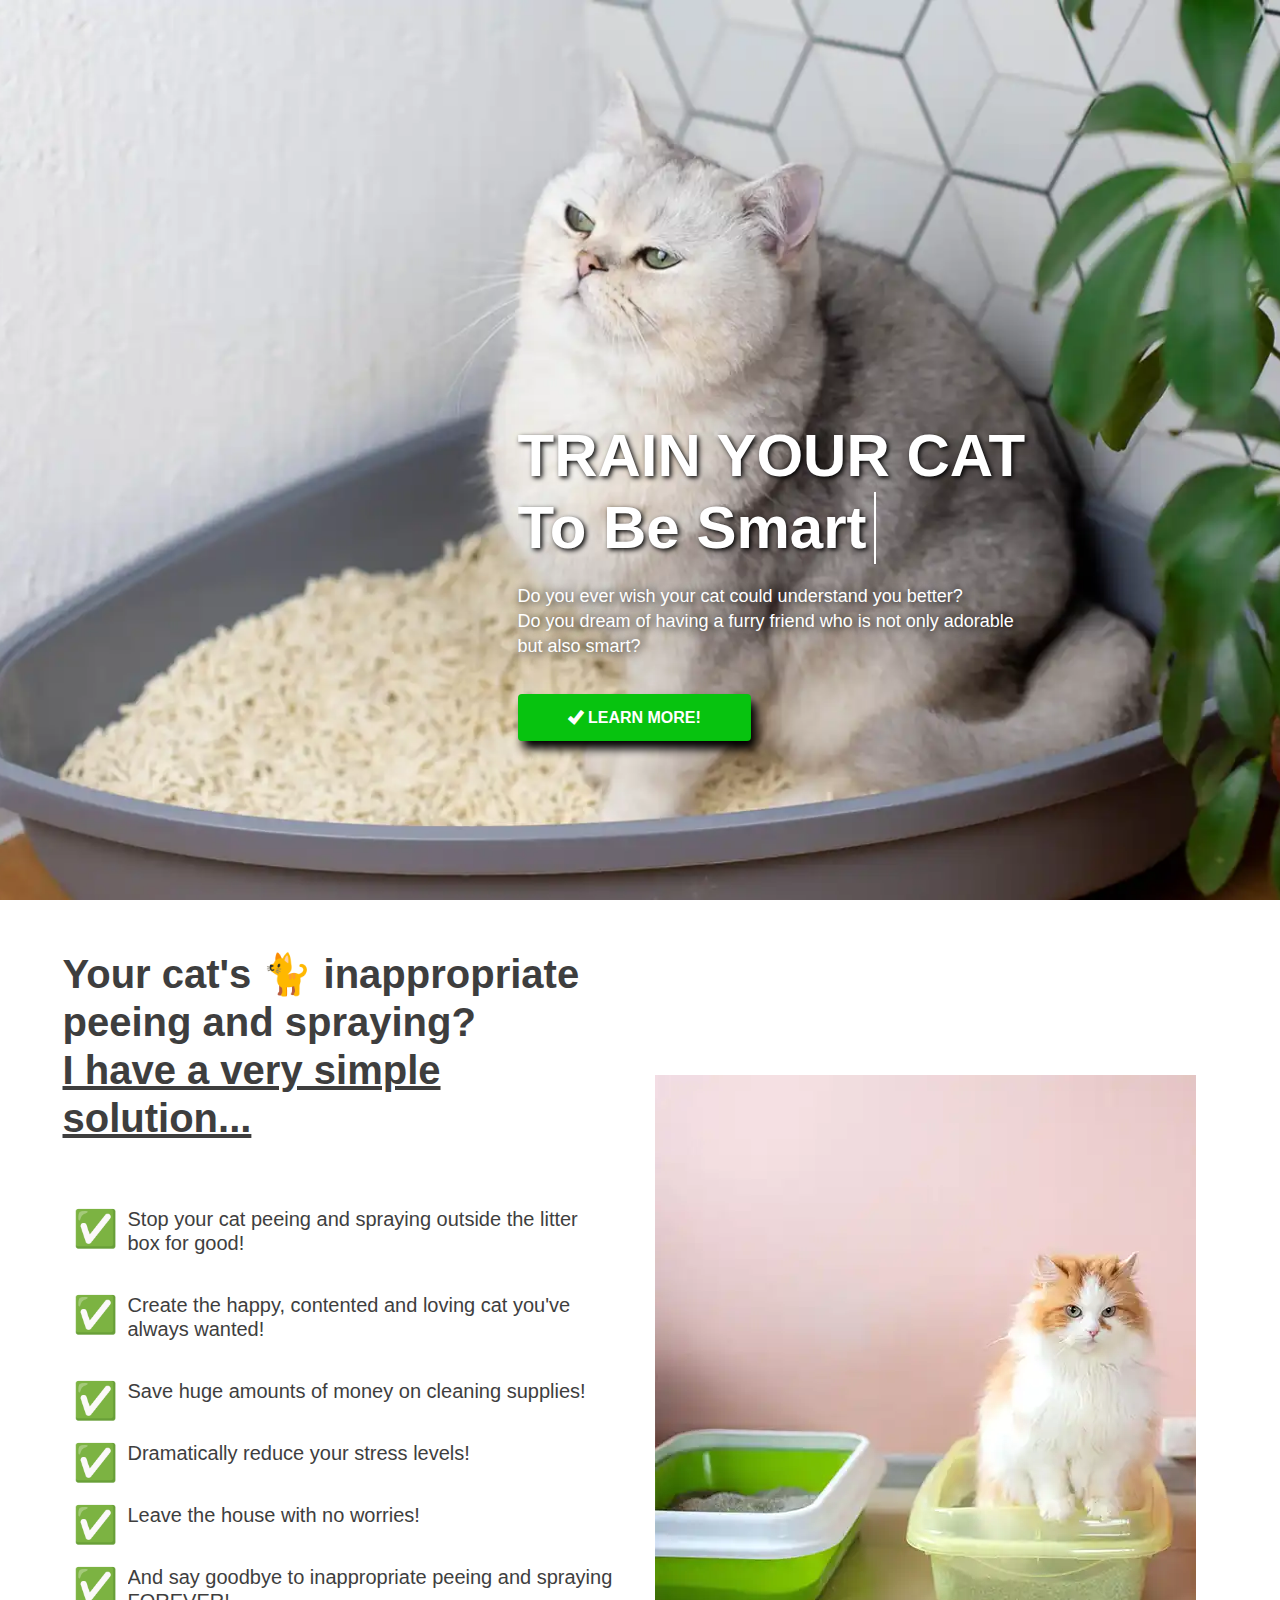
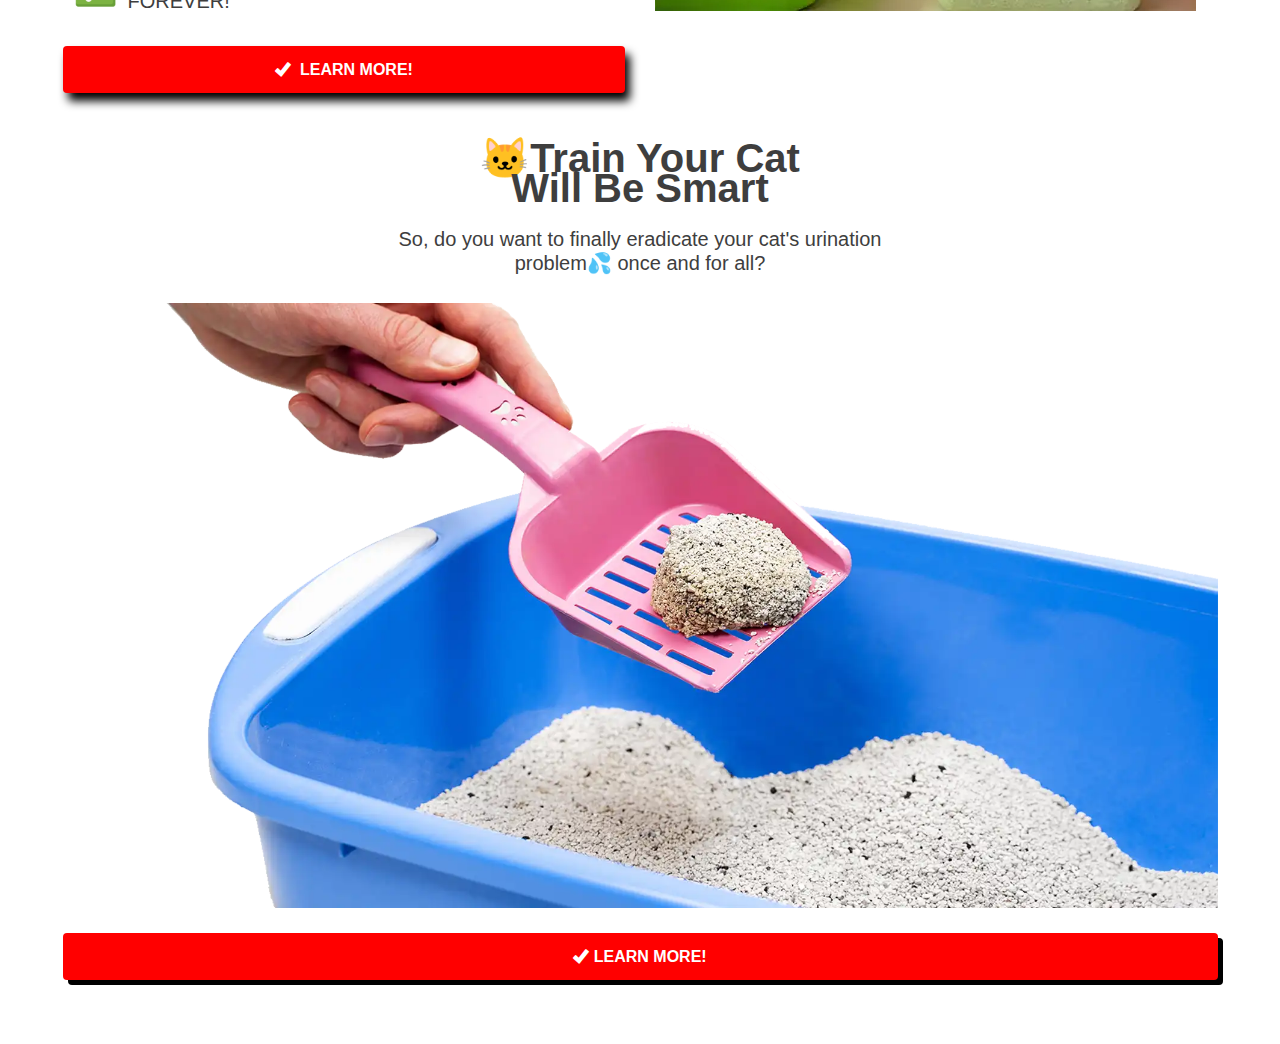
==== commit 77f6174d: "Update" ====
--- a/catspray/index.html
+++ b/catspray/index.html
@@ -4,7 +4,7 @@
 <head>
 	<meta charset="utf-8">
 	<meta http-equiv="x-ua-compatible" content="ie=edge">
-	<title>Cat Spraying</title>
+	<title>Cat Spraying No More</title>
 	<meta name="description" content="">
 	<meta name="viewport" content="width=device-width, initial-scale=1">
 	
@@ -23,6 +23,27 @@
 	<link rel="stylesheet" href="style.css">
 	<link rel="stylesheet" href="css/responsive.css">
 	<script src="js/vendor/modernizr-3.11.2.min.js"></script>
+
+	<!-- Meta Pixel Code -->
+	<script>
+	!function(f,b,e,v,n,t,s)
+	{if(f.fbq)return;n=f.fbq=function(){n.callMethod?
+	n.callMethod.apply(n,arguments):n.queue.push(arguments)};
+	if(!f._fbq)f._fbq=n;n.push=n;n.loaded=!0;n.version='2.0';
+	n.queue=[];t=b.createElement(e);t.async=!0;
+	t.src=v;s=b.getElementsByTagName(e)[0];
+	s.parentNode.insertBefore(t,s)}(window, document,'script',
+	'https://connect.facebook.net/en_US/fbevents.js');
+	fbq('init', '1823785578058510');
+	fbq('track', 'PageView');
+	</script>
+	<noscript><img height="1" width="1" style="display:none"
+	src="https://www.facebook.com/tr?id=1823785578058510&ev=PageView&noscript=1"
+	/></noscript>
+	<!-- End Meta Pixel Code -->
+	
+
+
 </head>
 
 <body>
@@ -33,7 +54,7 @@
 				<div class="row">
 					<div class="offset-lg-4 col-lg-8 col-md-9 offset-md-3">
 						<div class="hero-text mr-ri-l">
-							<h1 class="title2 cd-headline clip is-full-width">TRAIN YOUR CAT <br>
+							<h1 class="title2 cd-headline clip is-full-width">TRAIN YOUR CAT<br>
 								<span class="cd-words-wrapper">
 									<b class="is-visible"> To Be Smart</b>
 									<b>To Be Good</b>
--- a/catspray/style.css
+++ b/catspray/style.css
@@ -2,9 +2,6 @@
 .clikbtn {
   background: red none repeat scroll 0 0;
   border-radius: 4px;
-  box-shadow: 0 0 20px 0 rgba(255, 95, 109, 0.4);
-  -webkit-box-shadow: 0 0 20px 0 rgba(255, 95, 109, 0.4);
-  -moz-box-shadow: 0 0 20px 0 rgba(255, 95, 109, 0.4);
   color: #fff;
   display: inline-block;
   font-size: 16px;
@@ -16,6 +13,7 @@
   margin-top: 25px;
   width: 100%;
   text-align: center;
+  box-shadow: 5px 5px 0px #000000;
 
 }
 
@@ -142,14 +140,14 @@
 }
 .slider h1 {
   color: #fff;
-  text-shadow: 2px 2px #000000;
+  text-shadow: 2px 2px 5px #000000;
   margin-bottom: 20px;
   text-transform: capitalize;
   padding-top: 180px;
 }
 .slider p {
   color: #fff;
-  text-shadow: 2px 1px #000000;
+  text-shadow: 2px 1px 10px #000000;
   font-size: 18px;
   margin: 0 0 35px;
   padding-right: 28%;
@@ -171,9 +169,7 @@
   text-decoration: none;
   text-transform: uppercase;
   transition: all 0.3s ease 0s;
-  -webkit-box-shadow: 0px 0px 30px 0px rgba(0,0,0,0.1);
-  -moz-box-shadow: 0px 0px 30px 0px rgba(0,0,0,0.1);
-  box-shadow: 0px 0px 30px 3px rgba(0,0,0,0.1);
+  box-shadow: 5px 8px 10px #000000;
 }
 .hero-btn:hover, .about-content > .hero-btn:hover {
   background-color: #07c30f;
@@ -275,6 +271,7 @@
   margin-top: 25px;
   width: 100%;
   text-align: center;
+  box-shadow: 5px 8px 10px #000000;
 }
 .about-content > .hero-btn i {
   margin-right: 5px;
